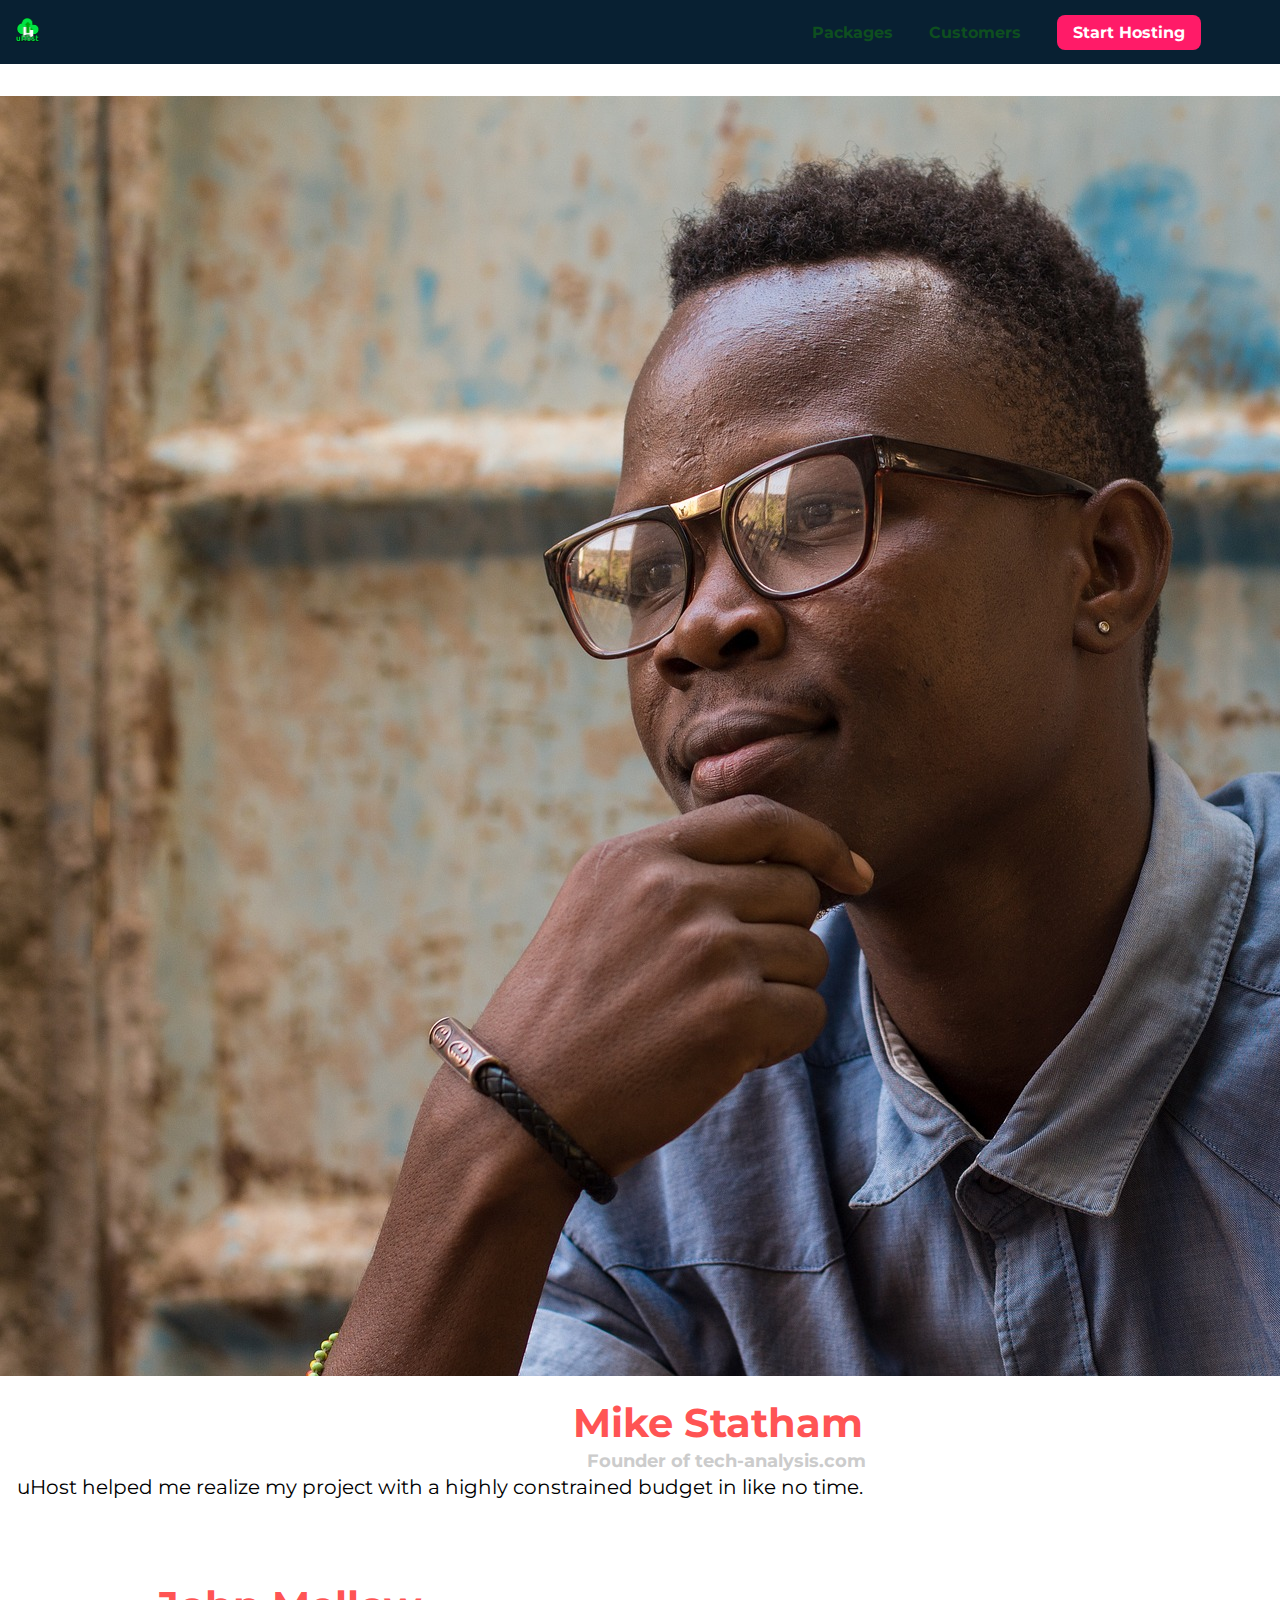
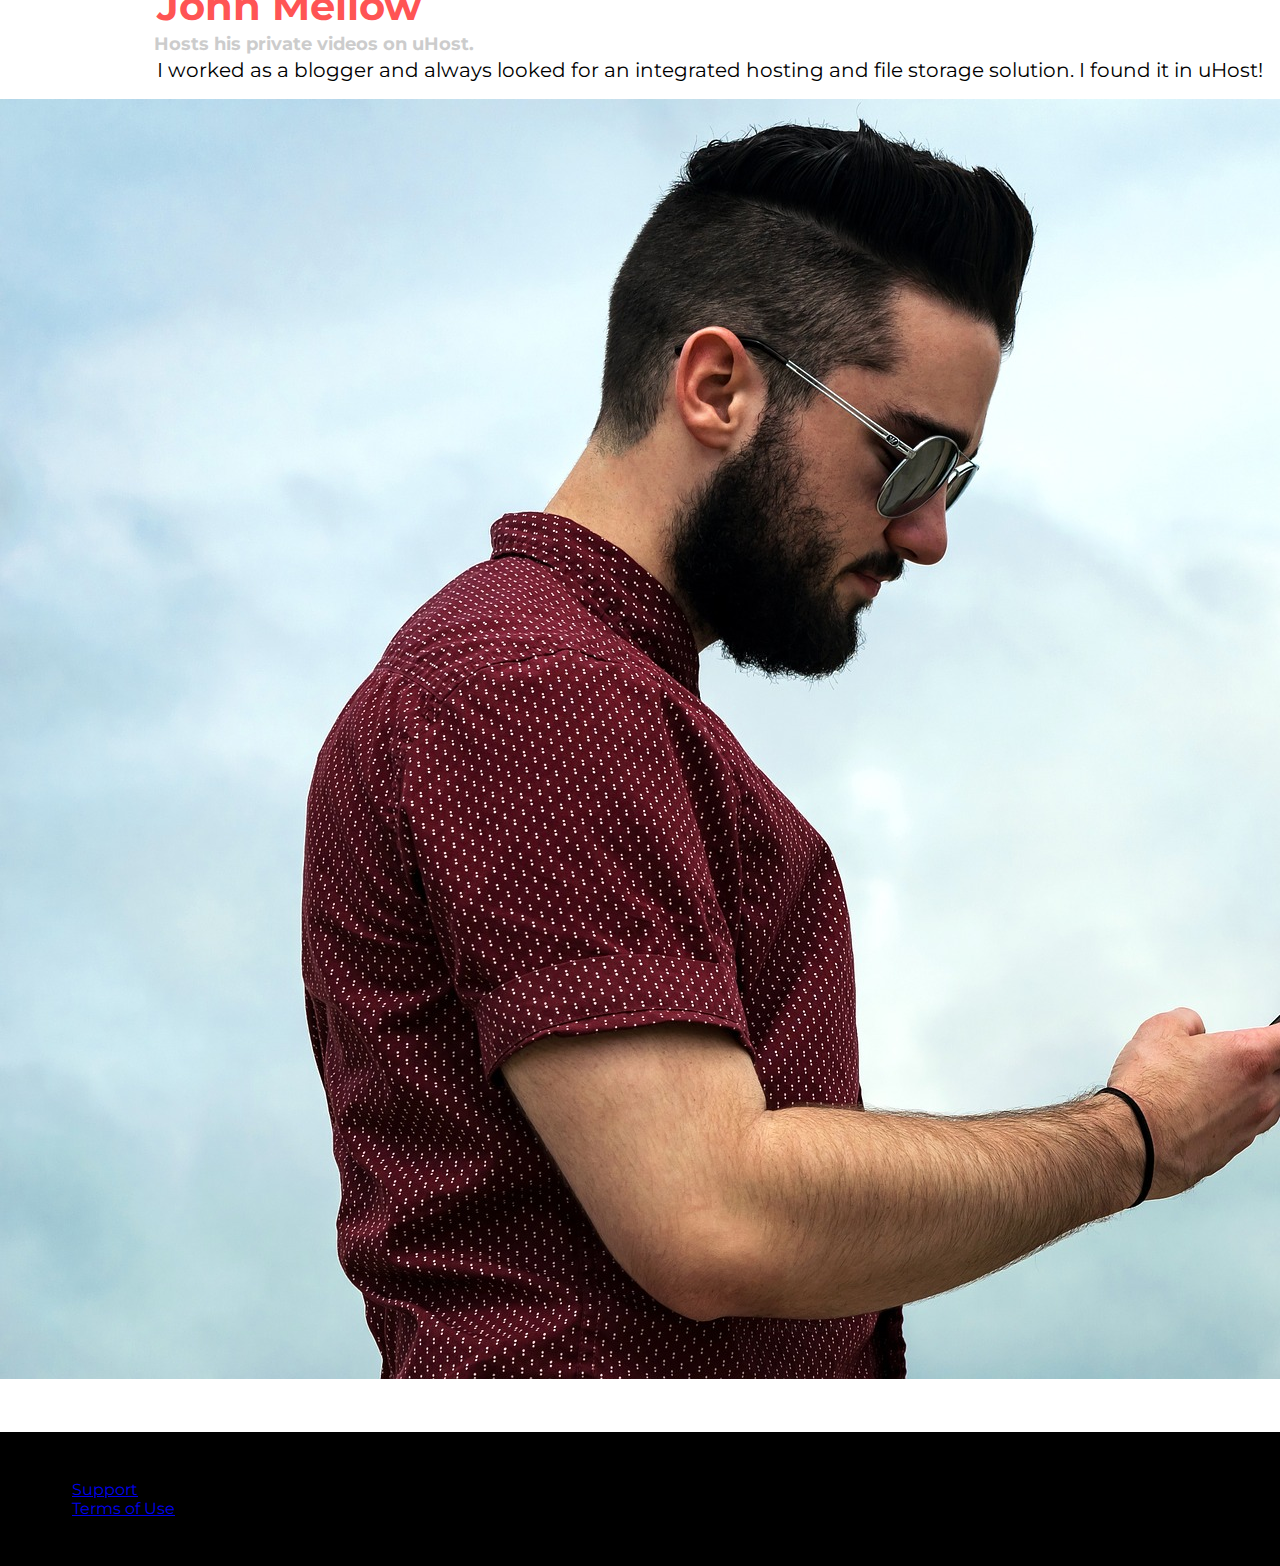
==== customers/index.html @ 1c55a681 "add customer section" ====
<!DOCTYPE html>
<html lang="en">

<head>
    <meta charset="UTF-8">
    <meta name="viewport" content="width=device-width, initial-scale=1.0">
    <meta http-equiv="X-UA-Compatible" content="ie=edge">
    <title>uHost Customers</title>
    <link rel="shortcut icon" href="../favicon.png">
    <link href="https://fonts.googleapis.com/css?family=Anton|Montserrat:400,700" rel="stylesheet">
    <link rel="stylesheet" href="../shared.css">
    <link rel="stylesheet" href="customers.css">
</head>

<body>
    <header class="main-header">
        <div>
            <a href="../index.html" class="main-header__brand">
                <img src="../images/uhost-icon.png" alt="uHost - Your favorite hosting company">
            </a>
        </div>
        <nav class="main-nav">
            <ul class="main-nav__items">
                <li class="main-nav__item">
                    <a href="../packages/index.html">Packages</a>
                </li>
                <li class="main-nav__item">
                    <a href="index.html">Customers</a>
                </li>
                <li class="main-nav__item main-nav__item--cta">
                    <a href="start-hosting/index.html">Start Hosting</a>
                </li>
            </ul>
        </nav>
    </header>
    <main>
        <div>
            <div class="testimonial" id="customer-1">
                <div class="testimonial__image-container">
                    <img src="../images/customer-1.jpg" alt="Mike Statham - Customer" class="testimonial__image">
                </div>
                <div class="testimonial__info">
                    <h1 class="testimonial__name">Mike Statham</h1>
                    <h2 class="testimonial__subtitle">Founder of
                        <a href="tech-analysis.com">tech-analysis.com</a>
                    </h2>
                    <p class="testimonial__text">uHost helped me realize my project with a highly constrained budget in like no time.</p>
                </div>
            </div>
            <div class="testimonial" id="customer-2">

                <div class="testimonial__info">
                    <h1 class="testimonial__name">John Mellow</h1>
                    <h2 class="testimonial__subtitle">Hosts his private videos on uHost.
                    </h2>
                    <p class="testimonial__text">I worked as a blogger and always looked for an integrated hosting and file storage solution. I found
                        it in uHost!
                    </p>
                </div>
                <div class="testimonial__image-container">
                    <img src="../images/customer-2.jpg" alt="John Mellow - Customer" class="testimonial__image">
                </div>
            </div>
        </div>
    </main>
    <footer class="main-footer">
        <nav>
            <ul>
                <li>
                    <a href="#">Support</a>
                </li>
                <li>
                    <a href="#">Terms of Use</a>
                </li>
            </ul>
        </nav>
    </footer>
</body>

</html>
---- shared.css ----
* {
    box-sizing: border-box;
}

body {
    font-family: 'Montserrat', sans-serif;
    margin: 0;
}

.main-header {
    width: 100%;
    position: fixed;
    top: 0;
    left: 0;
    background: #2ddf5c;
    padding: 18px 16px;
    z-index: 1;
    background-color: #082032;
}

.main-header > div {
    display: inline-block;
    vertical-align: middle;
}

.main-header__brand {
    color: #0e4f1f;
    text-decoration: none;
    font-weight: bold;
    font-size: 22px;
    display: inline-block;
    height: 22px;
}

.main-header__brand img {
    height: 24px;
}

.main-nav {
    display: inline-block;
    text-align: right;
    width: calc(100% - 74px);
    vertical-align: middle;
}

.main-nav__items {
    margin: 0;
    padding: 0;
    list-style: none;
}

.main-nav__item {
    display: inline-block;
    margin: 0 16px;
}

.main-nav__item a {
    text-decoration: none;
    color: #0e4f1f;
    font-weight: bold;
    padding: 3px 0;
}

.main-nav__item a:hover,
.main-nav__item a:active {
    color: white;
    border-bottom: 5px solid white;
}

.main-nav__item--cta a {
    color: white;
    background: #ff1b68;
    padding: 8px 16px;
    border-radius: 8px;
}

.main-nav__item--cta a:hover,
.main-nav__item--cta a:active {
    color: #ff1b68;
    background: white;
    border: none;
}

.main-footer {
    background: black;
    padding: 32px;
    margin-top: 48px;
}

.main-footer__links {
    list-style: none;
    margin: 0;
    padding: 0;
    text-align: center;
}

.main-footer__link {
    display: inline-block;
    margin: 0 16px;
}

.main-footer__link a {
    color: white;
    text-decoration: none;
}

.main-footer__link a:hover,
.main-footer__link a:active {
    color: #ccc;
}

.button {
    background: #0e4f1f;
    color: white;
    font: inherit;
    border: 1.5px solid #0e4f1f;
    padding: 8px;
    border-radius: 8px;
    font-weight: bold;
    cursor: pointer;
}

.button:hover,
.button:active {
    background: white;
    color: #0e4f1f;
}

.button:focus {
    outline: none;
}
---- customers/customers.css ----
.testimonial {
    font-size: 20px;
    margin: 48px 0;
  }
  
  .testimonial__list {
    width: 80%;
    margin: auto;
  }
  
  .testimonial:first-of-type {
    margin-top: 96px;
  }
  
  .testimonial__info {
    text-align: right;
    padding: 14px;
    display: inline-block;
    vertical-align: middle;
  }
  
  #customer-2.testimonial {
    text-align: right;
  }
  
  #customer-2 .testimonial__info {
    text-align: left;
  }
  
  .testimonial__name {
    margin: 3px;
    color: #ff5454;
  }
  
  .testimonial__subtitle {
    margin: 0;
    font-size: 18px;
    color: #ccc;
  }
  
  .testimonial__subtitle a {
    color: inherit;
    text-decoration: none;
  }
  
  .testimonial__subtitle a:hover,
  .testimonial__subtitle a:active {
    color: #7a7a7a;
  }
  
  .testimonial__text {
    margin: 3px;
  }
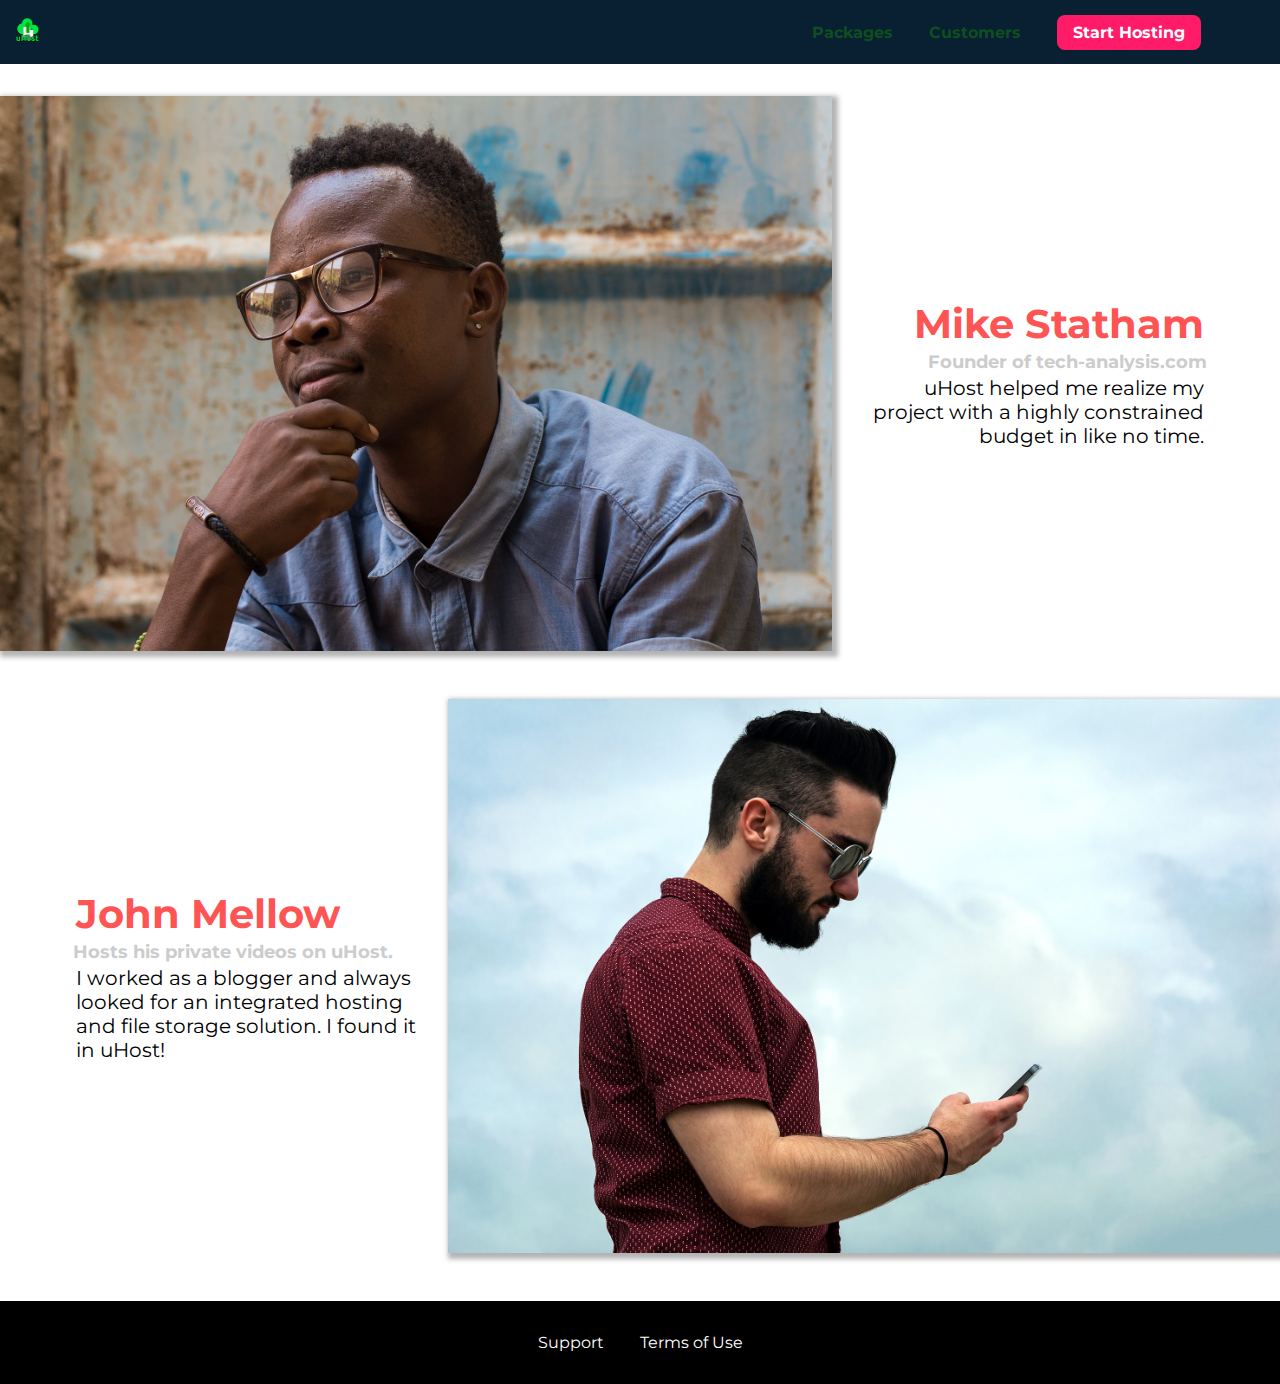
==== commit f837a22e: "update in customer section and background image" ====
--- a/customers/index.html
+++ b/customers/index.html
@@ -1,12 +1,11 @@
 <!DOCTYPE html>
 <html lang="en">
-
 <head>
     <meta charset="UTF-8">
     <meta name="viewport" content="width=device-width, initial-scale=1.0">
     <meta http-equiv="X-UA-Compatible" content="ie=edge">
     <title>uHost Customers</title>
-    <link rel="shortcut icon" href="../favicon.png">
+    <link rel="shortcut icon" href="../images/uhost-icon.png">
     <link href="https://fonts.googleapis.com/css?family=Anton|Montserrat:400,700" rel="stylesheet">
     <link rel="stylesheet" href="../shared.css">
     <link rel="stylesheet" href="customers.css">
@@ -65,11 +64,11 @@
     </main>
     <footer class="main-footer">
         <nav>
-            <ul>
-                <li>
+            <ul class="main-footer__links">
+                <li class="main-footer__link">
                     <a href="#">Support</a>
                 </li>
-                <li>
+                <li class="main-footer__link">
                     <a href="#">Terms of Use</a>
                 </li>
             </ul>
--- a/customers/customers.css
+++ b/customers/customers.css
@@ -1,55 +1,67 @@
 .testimonial {
-    font-size: 20px;
-    margin: 48px 0;
-  }
-  
-  .testimonial__list {
-    width: 80%;
-    margin: auto;
-  }
-  
-  .testimonial:first-of-type {
-    margin-top: 96px;
-  }
-  
-  .testimonial__info {
-    text-align: right;
-    padding: 14px;
-    display: inline-block;
-    vertical-align: middle;
-  }
-  
-  #customer-2.testimonial {
-    text-align: right;
-  }
-  
-  #customer-2 .testimonial__info {
-    text-align: left;
-  }
-  
-  .testimonial__name {
-    margin: 3px;
-    color: #ff5454;
-  }
-  
-  .testimonial__subtitle {
-    margin: 0;
-    font-size: 18px;
-    color: #ccc;
-  }
-  
-  .testimonial__subtitle a {
-    color: inherit;
-    text-decoration: none;
-  }
-  
-  .testimonial__subtitle a:hover,
-  .testimonial__subtitle a:active {
-    color: #7a7a7a;
-  }
-  
-  .testimonial__text {
-    margin: 3px;
-  }
-  
-  +  font-size: 20px;
+  margin: 48px 0;
+}
+
+.testimonial__list {
+  width: 80%;
+  margin: auto;
+}
+
+.testimonial:first-of-type {
+  margin-top: 96px;
+}
+
+.testimonial__image-container {
+  width: 65%;
+  display: inline-block;
+  vertical-align: middle;
+  box-shadow: 3px 3px 5px 3px rgba(0,0,0,0.3);
+}
+
+.testimonial__image {
+  width: 100%;
+  vertical-align: top;
+}
+
+.testimonial__info {
+  text-align: right;
+  padding: 14px;
+  display: inline-block;
+  vertical-align: middle;
+  width: 30%;
+}
+
+#customer-2.testimonial {
+  text-align: right;
+}
+
+#customer-2 .testimonial__info {
+  text-align: left;
+}
+
+.testimonial__name {
+  margin: 3px;
+  color: #ff5454;
+}
+
+.testimonial__subtitle {
+  margin: 0;
+  font-size: 18px;
+  color: #ccc;
+}
+
+.testimonial__subtitle a {
+  color: inherit;
+  text-decoration: none;
+}
+
+.testimonial__subtitle a:hover,
+.testimonial__subtitle a:active {
+  color: #7a7a7a;
+}
+
+.testimonial__text {
+  margin: 3px;
+}
+
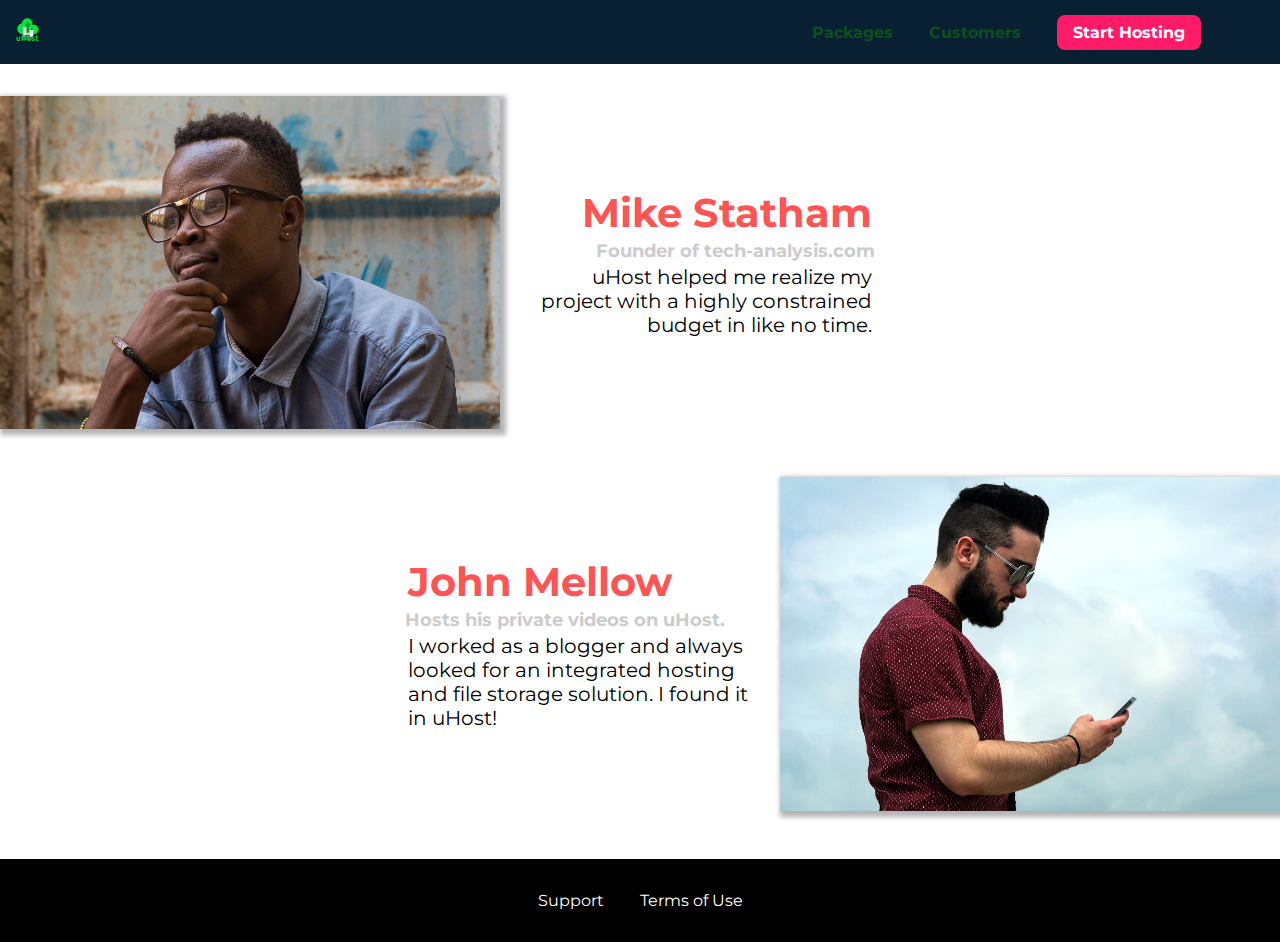
==== commit 5ba582e9: "increase font size" ====
--- a/customers/index.html
+++ b/customers/index.html
@@ -12,6 +12,7 @@
 </head>
 
 <body>
+    <div class="dropback"></div>
     <header class="main-header">
         <div>
             <a href="../index.html" class="main-header__brand">
--- a/shared.css
+++ b/shared.css
@@ -6,6 +6,16 @@
     font-family: 'Montserrat', sans-serif;
     margin: 0;
 }
+
+/* .dropback {
+    width: 100%;
+    top: 0;
+    left: 0;
+    height: 100%;
+    background-color: rgba(0, 0, 0, 0.5);
+    z-index: 100;
+    position: fixed;
+} */
 
 .main-header {
     width: 100%;
--- a/customers/customers.css
+++ b/customers/customers.css
@@ -14,6 +14,7 @@
 
 .testimonial__image-container {
   width: 65%;
+  max-width: 500px;
   display: inline-block;
   vertical-align: middle;
   box-shadow: 3px 3px 5px 3px rgba(0,0,0,0.3);
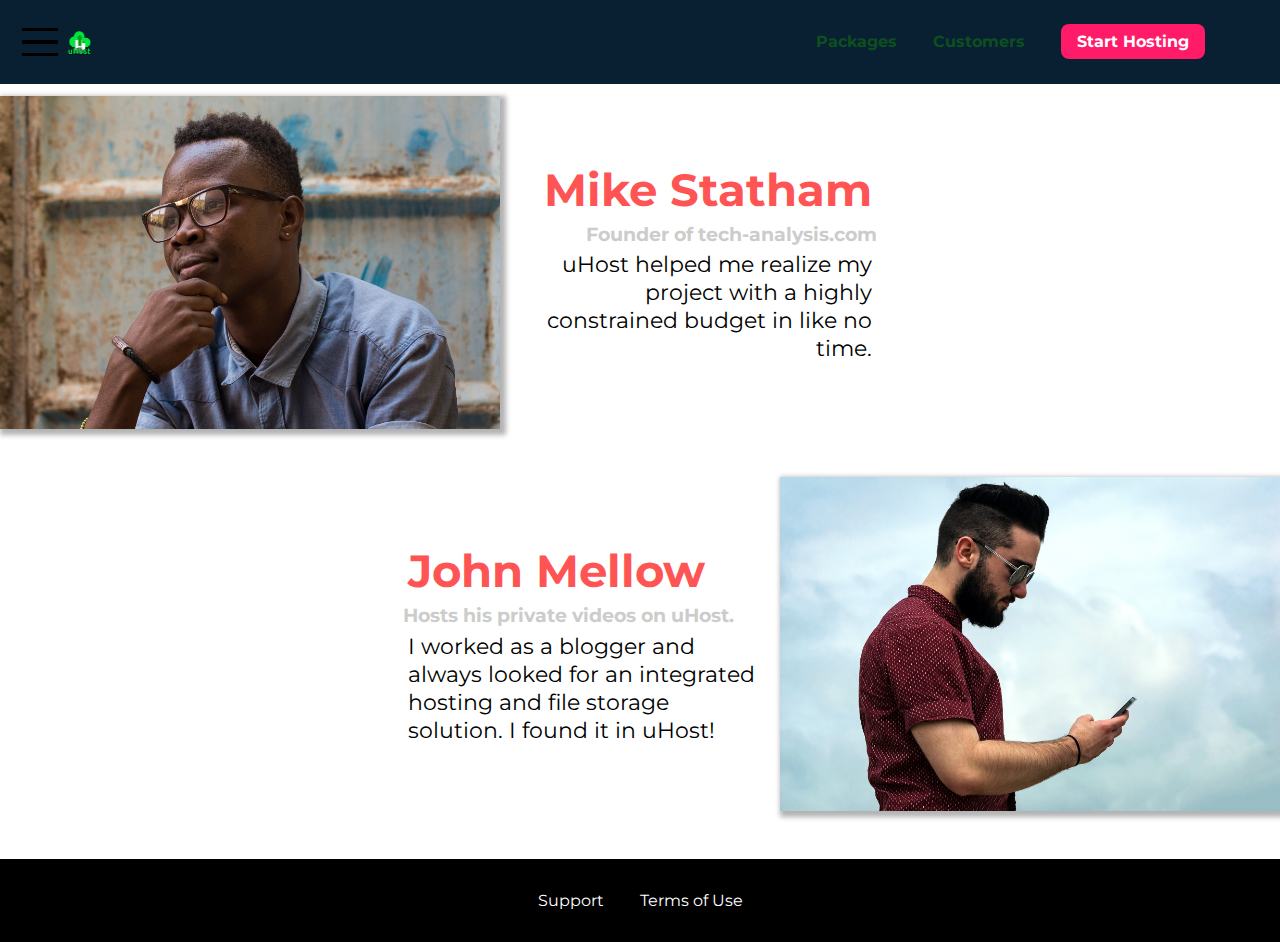
==== commit d6e63262: "add the mobile navbar" ====
--- a/customers/index.html
+++ b/customers/index.html
@@ -15,6 +15,11 @@
     <div class="dropback"></div>
     <header class="main-header">
         <div>
+            <button class="toggle-button">
+                <span class="toggle-button__bar"></span>
+                <span class="toggle-button__bar"></span>
+                <span class="toggle-button__bar"></span>
+            </button>
             <a href="../index.html" class="main-header__brand">
                 <img src="../images/uhost-icon.png" alt="uHost - Your favorite hosting company">
             </a>
@@ -25,7 +30,7 @@
                     <a href="../packages/index.html">Packages</a>
                 </li>
                 <li class="main-nav__item">
-                    <a href="index.html">Customers</a>
+                    <a href="../index.html">Customers</a>
                 </li>
                 <li class="main-nav__item main-nav__item--cta">
                     <a href="start-hosting/index.html">Start Hosting</a>
@@ -33,6 +38,19 @@
             </ul>
         </nav>
     </header>
+    <nav class="mobile-nav">
+        <ul class="mobile-nav__items">
+            <li class="mobile-nav__item">
+                <a href="../packages/index.html">Packages</a>
+            </li>
+            <li class="mobile-nav__item">
+                <a href="index.html">Customers</a>
+            </li>
+            <li class="mobile-nav__item mobile-nav__item--cta">
+                <a href="../index.html">Start Hosting</a>
+            </li>
+        </ul>
+    </nav>
     <main>
         <div>
             <div class="testimonial" id="customer-1">
@@ -75,6 +93,7 @@
             </ul>
         </nav>
     </footer>
+    <script src="../shared.js" type="text/javascript"></script>
 </body>
 
 </html>--- a/shared.css
+++ b/shared.css
@@ -7,15 +7,17 @@
     margin: 0;
 }
 
-/* .dropback {
-    width: 100%;
+.dropback {
+    position: fixed;
+    display: none;
+    height: 100vh;
+    width: 100vw;
     top: 0;
     left: 0;
-    height: 100%;
     background-color: rgba(0, 0, 0, 0.5);
     z-index: 100;
     position: fixed;
-} */
+}
 
 .main-header {
     width: 100%;
@@ -40,16 +42,40 @@
     font-size: 22px;
     display: inline-block;
     height: 22px;
+    vertical-align: middle;
 }
 
 .main-header__brand img {
     height: 24px;
 }
 
+.toggle-button {
+    width: 3rem;
+    background: transparent;
+    border: none;
+    cursor: pointer;
+    padding-top: 0;
+    padding-bottom: 0;
+    vertical-align: middle;
+  }
+  
+  .toggle-button:focus {
+    outline: none;
+  }
+  
+  .toggle-button__bar {
+    width: 100%;
+    height: 0.2rem;
+    background: black;
+    display: block;
+    margin: 0.6rem 0;
+  }
+  
+
 .main-nav {
     display: inline-block;
     text-align: right;
-    width: calc(100% - 74px);
+    width: calc(100% - 122px);
     vertical-align: middle;
 }
 
@@ -64,7 +90,8 @@
     margin: 0 16px;
 }
 
-.main-nav__item a {
+.main-nav__item a,
+.mobile-nav__item a {
     text-decoration: none;
     color: #0e4f1f;
     font-weight: bold;
@@ -77,7 +104,8 @@
     border-bottom: 5px solid white;
 }
 
-.main-nav__item--cta a {
+.main-nav__item--cta a,
+.mobile-nav__item--cta a {
     color: white;
     background: #ff1b68;
     padding: 8px 16px;
@@ -85,7 +113,9 @@
 }
 
 .main-nav__item--cta a:hover,
-.main-nav__item--cta a:active {
+.main-nav__item--cta a:active,
+.mobile-nav__item--cta a:hover,
+.mobile-nav__item--cta a:active {
     color: #ff1b68;
     background: white;
     border: none;
@@ -118,6 +148,34 @@
 .main-footer__link a:active {
     color: #ccc;
 }
+
+.mobile-nav {
+    display: none;
+    position: fixed;
+    z-index: 101;
+    top: 0;
+    left: 0;
+    background: white;
+    width: 80%;
+    height: 100vh;
+  }
+  
+  .mobile-nav__items {
+    width: 90%;
+    height: 100%;
+    list-style: none;
+    margin: 10% auto;
+    padding: 0;
+    text-align: center;
+  }
+  
+  .mobile-nav__item {
+    margin: 1rem 0;
+  }
+  
+  .mobile-nav__item a {
+    font-size: 1.5rem;
+  }
 
 .button {
     background: #0e4f1f;
@@ -139,3 +197,7 @@
 .button:focus {
     outline: none;
 }
+
+.open {
+    display: block !important;
+}
--- a/customers/customers.css
+++ b/customers/customers.css
@@ -1,6 +1,6 @@
 .testimonial {
-  font-size: 20px;
-  margin: 48px 0;
+  font-size: 1.4rem;
+  margin: 3rem 0;
 }
 
 .testimonial__list {
@@ -9,7 +9,7 @@
 }
 
 .testimonial:first-of-type {
-  margin-top: 96px;
+  margin-top: 6rem;
 }
 
 .testimonial__image-container {
@@ -27,7 +27,7 @@
 
 .testimonial__info {
   text-align: right;
-  padding: 14px;
+  padding: 0.8rem;
   display: inline-block;
   vertical-align: middle;
   width: 30%;
@@ -42,13 +42,13 @@
 }
 
 .testimonial__name {
-  margin: 3px;
+  margin: 0.3rem;
   color: #ff5454;
 }
 
 .testimonial__subtitle {
   margin: 0;
-  font-size: 18px;
+  font-size: 1.2rem;
   color: #ccc;
 }
 
@@ -63,6 +63,6 @@
 }
 
 .testimonial__text {
-  margin: 3px;
+  margin: 0.3rem;
 }
 
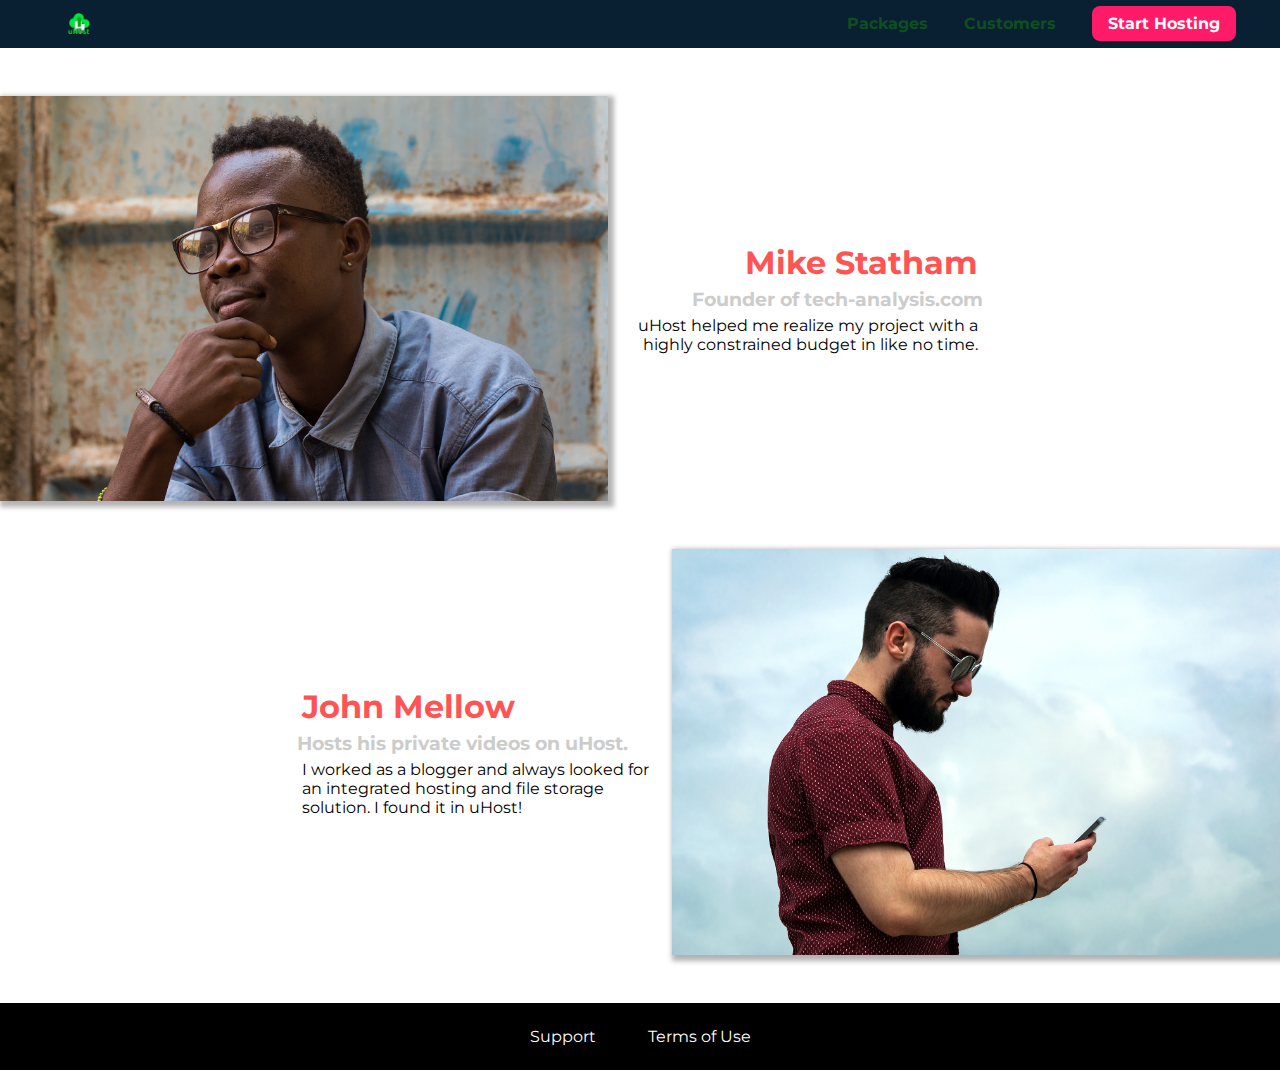
==== commit 59eb50ea: "added custom font" ====
--- a/customers/index.html
+++ b/customers/index.html
@@ -5,8 +5,8 @@
     <meta name="viewport" content="width=device-width, initial-scale=1.0">
     <meta http-equiv="X-UA-Compatible" content="ie=edge">
     <title>uHost Customers</title>
+    <meta name="viewport" content="width=device-width, initial-scale=1.0, maximum-scale=2.0, minimum-scale=1.2">
     <link rel="shortcut icon" href="../images/uhost-icon.png">
-    <link href="https://fonts.googleapis.com/css?family=Anton|Montserrat:400,700" rel="stylesheet">
     <link rel="stylesheet" href="../shared.css">
     <link rel="stylesheet" href="customers.css">
 </head>
--- a/shared.css
+++ b/shared.css
@@ -1,3 +1,7 @@
+@import url('https://fonts.googleapis.com/css2?family=Roboto&display=swap');
+@import url('https://fonts.googleapis.com/css2?family=Anton&display=swap');
+@import url('https://fonts.googleapis.com/css2?family=Montserrat:400,700&display=swap');
+
 * {
     box-sizing: border-box;
 }
@@ -25,12 +29,12 @@
     top: 0;
     left: 0;
     background: #2ddf5c;
-    padding: 18px 16px;
+    padding: 0.rem 1rem;
     z-index: 1;
     background-color: #082032;
 }
 
-.main-header > div {
+.main-header>div {
     display: inline-block;
     vertical-align: middle;
 }
@@ -39,14 +43,14 @@
     color: #0e4f1f;
     text-decoration: none;
     font-weight: bold;
-    font-size: 22px;
+    height: 2.5rem;
     display: inline-block;
     height: 22px;
     vertical-align: middle;
 }
 
 .main-header__brand img {
-    height: 24px;
+    height: 100%;
 }
 
 .toggle-button {
@@ -57,26 +61,38 @@
     padding-top: 0;
     padding-bottom: 0;
     vertical-align: middle;
-  }
-  
-  .toggle-button:focus {
+    margin-left: 0.5rem;
+    margin-right: 0.5rem;
+}
+
+.toggle-button:focus {
     outline: none;
-  }
-  
-  .toggle-button__bar {
+}
+
+.toggle-button__bar {
     width: 100%;
     height: 0.2rem;
     background: black;
     display: block;
     margin: 0.6rem 0;
-  }
-  
+
+}
 
 .main-nav {
-    display: inline-block;
+    display: none;
     text-align: right;
     width: calc(100% - 122px);
     vertical-align: middle;
+}
+
+@media only screen and (min-width: 40rem) {
+    .main-nav {
+        display: inline-block;
+    }
+
+    .toggle-button {
+        visibility: hidden;
+    }
 }
 
 .main-nav__items {
@@ -123,8 +139,8 @@
 
 .main-footer {
     background: black;
-    padding: 32px;
-    margin-top: 48px;
+    padding: 1rem;
+    margin-top: 3rem;
 }
 
 .main-footer__links {
@@ -135,13 +151,22 @@
 }
 
 .main-footer__link {
-    display: inline-block;
-    margin: 0 16px;
+    display: block;
+    /* margin: 0 1rem; */
+    padding: 0.5rem;
 }
 
 .main-footer__link a {
     color: white;
     text-decoration: none;
+}
+
+@media only screen and (min-width: 40rem) {
+    .main-footer__link {
+        display: inline-block;
+        margin: 0 1rem;
+        padding: 0.5rem;
+    }
 }
 
 .main-footer__link a:hover,
@@ -158,24 +183,24 @@
     background: white;
     width: 80%;
     height: 100vh;
-  }
-  
-  .mobile-nav__items {
+}
+
+.mobile-nav__items {
     width: 90%;
     height: 100%;
     list-style: none;
     margin: 10% auto;
     padding: 0;
     text-align: center;
-  }
-  
-  .mobile-nav__item {
+}
+
+.mobile-nav__item {
     margin: 1rem 0;
-  }
-  
-  .mobile-nav__item a {
+}
+
+.mobile-nav__item a {
     font-size: 1.5rem;
-  }
+}
 
 .button {
     background: #0e4f1f;
@@ -198,6 +223,13 @@
     outline: none;
 }
 
+.button[disabled] {
+    cursor: not-allowed;
+    border: #a1a1a1;
+    background: #ccc;
+    color: #a1a1a1;
+}
+
 .open {
     display: block !important;
-}
+}--- a/customers/customers.css
+++ b/customers/customers.css
@@ -1,11 +1,6 @@
 .testimonial {
-  font-size: 1.4rem;
-  margin: 3rem 0;
-}
-
-.testimonial__list {
-  width: 80%;
-  margin: auto;
+  font-size: 1rem;
+  width: 100%;
 }
 
 .testimonial:first-of-type {
@@ -13,24 +8,18 @@
 }
 
 .testimonial__image-container {
-  width: 65%;
-  max-width: 500px;
-  display: inline-block;
-  vertical-align: middle;
-  box-shadow: 3px 3px 5px 3px rgba(0,0,0,0.3);
+  width: 100%;
+  max-width: 38rem;
+  box-shadow: 3px 3px 5px 3px rgba(0, 0, 0, 0.3);
 }
 
 .testimonial__image {
   width: 100%;
-  vertical-align: top;
 }
 
 .testimonial__info {
   text-align: right;
   padding: 0.8rem;
-  display: inline-block;
-  vertical-align: middle;
-  width: 30%;
 }
 
 #customer-2.testimonial {
@@ -66,3 +55,31 @@
   margin: 0.3rem;
 }
 
+@media (min-width: 40rem) {
+  .testimonial {
+    margin: 3rem auto;
+    max-width: 1400px;
+  }
+
+  .testimonial__image-container {
+    display: inline-block;
+    vertical-align: middle;
+    width: 50%;
+  }
+
+  .testimonial__image {
+    width: 100%;
+    vertical-align: top;
+  }
+
+  .testimonial__info {
+    display: inline-block;
+    vertical-align: middle;
+    width: 30%;
+  }
+
+  .testimonial__list {
+    width: 80%;
+    margin: auto;
+  }
+}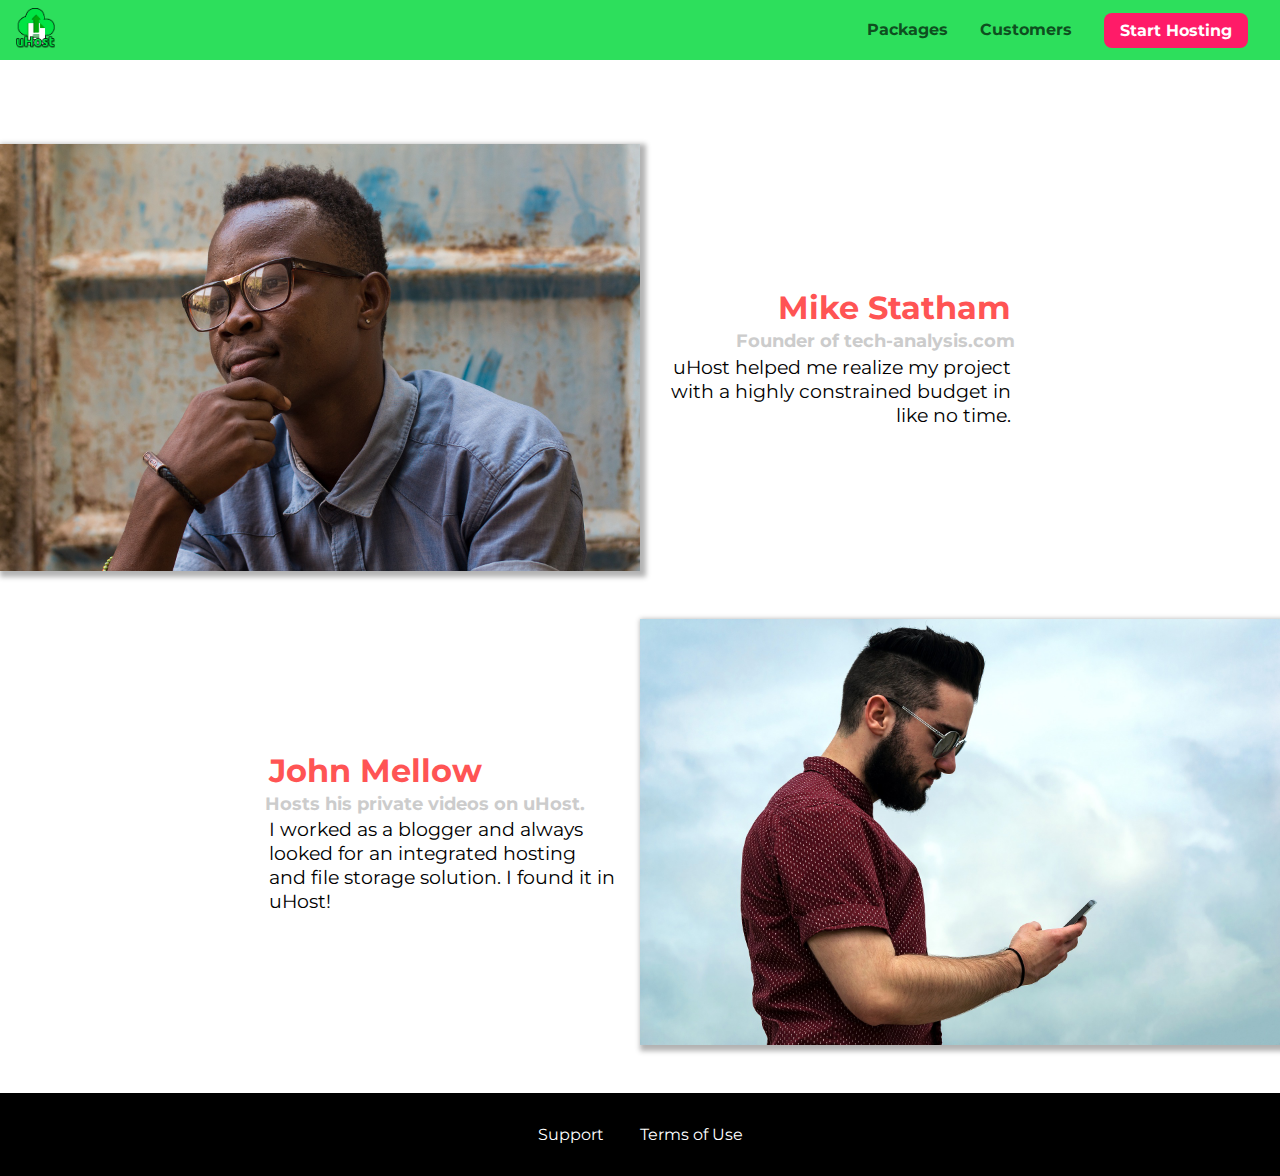
==== commit cd1efad2: "added flexbox" ====
--- a/customers/index.html
+++ b/customers/index.html
@@ -1,18 +1,18 @@
 <!DOCTYPE html>
 <html lang="en">
+
 <head>
     <meta charset="UTF-8">
     <meta name="viewport" content="width=device-width, initial-scale=1.0">
     <meta http-equiv="X-UA-Compatible" content="ie=edge">
     <title>uHost Customers</title>
-    <meta name="viewport" content="width=device-width, initial-scale=1.0, maximum-scale=2.0, minimum-scale=1.2">
-    <link rel="shortcut icon" href="../images/uhost-icon.png">
+    <link rel="shortcut icon" href="../favicon.png">
     <link rel="stylesheet" href="../shared.css">
     <link rel="stylesheet" href="customers.css">
 </head>
 
 <body>
-    <div class="dropback"></div>
+    <div class="backdrop"></div>
     <header class="main-header">
         <div>
             <button class="toggle-button">
@@ -30,10 +30,10 @@
                     <a href="../packages/index.html">Packages</a>
                 </li>
                 <li class="main-nav__item">
-                    <a href="../index.html">Customers</a>
+                    <a href="index.html">Customers</a>
                 </li>
                 <li class="main-nav__item main-nav__item--cta">
-                    <a href="start-hosting/index.html">Start Hosting</a>
+                    <a href="../start-hosting/index.html">Start Hosting</a>
                 </li>
             </ul>
         </nav>
@@ -47,7 +47,7 @@
                 <a href="index.html">Customers</a>
             </li>
             <li class="mobile-nav__item mobile-nav__item--cta">
-                <a href="../index.html">Start Hosting</a>
+                <a href="../start-hosting/index.html">Start Hosting</a>
             </li>
         </ul>
     </nav>
@@ -93,7 +93,7 @@
             </ul>
         </nav>
     </footer>
-    <script src="../shared.js" type="text/javascript"></script>
+    <script src="../shared.js"></script>
 </body>
 
 </html>--- a/shared.css
+++ b/shared.css
@@ -1,26 +1,30 @@
-@import url('https://fonts.googleapis.com/css2?family=Roboto&display=swap');
-@import url('https://fonts.googleapis.com/css2?family=Anton&display=swap');
-@import url('https://fonts.googleapis.com/css2?family=Montserrat:400,700&display=swap');
+@import url('https://fonts.googleapis.com/css?family=Roboto:100,400,900');
+@import url('https://fonts.googleapis.com/css?family=Anton');
+@import url('https://fonts.googleapis.com/css?family=Montserrat:400,700');
 
 * {
     box-sizing: border-box;
 }
 
 body {
-    font-family: 'Montserrat', sans-serif;
+    font-family: "Montserrat", sans-serif;
     margin: 0;
 }
 
-.dropback {
+main {
+    min-height: calc(100vh - 3.5rem - 8rem);
+    margin-top: 3.5rem;
+}
+
+.backdrop {
     position: fixed;
     display: none;
-    height: 100vh;
-    width: 100vw;
     top: 0;
     left: 0;
-    background-color: rgba(0, 0, 0, 0.5);
     z-index: 100;
-    position: fixed;
+    width: 100vw;
+    height: 100vh;
+    background: rgba(0, 0, 0, 0.5);
 }
 
 .main-header {
@@ -29,28 +33,11 @@
     top: 0;
     left: 0;
     background: #2ddf5c;
-    padding: 0.rem 1rem;
+    padding: 0.5rem 1rem;
     z-index: 1;
-    background-color: #082032;
-}
-
-.main-header>div {
-    display: inline-block;
-    vertical-align: middle;
-}
-
-.main-header__brand {
-    color: #0e4f1f;
-    text-decoration: none;
-    font-weight: bold;
-    height: 2.5rem;
-    display: inline-block;
-    height: 22px;
-    vertical-align: middle;
-}
-
-.main-header__brand img {
-    height: 100%;
+    display: flex;
+    align-items: center;
+    justify-content: space-between;
 }
 
 .toggle-button {
@@ -61,8 +48,6 @@
     padding-top: 0;
     padding-bottom: 0;
     vertical-align: middle;
-    margin-left: 0.5rem;
-    margin-right: 0.5rem;
 }
 
 .toggle-button:focus {
@@ -75,35 +60,33 @@
     background: black;
     display: block;
     margin: 0.6rem 0;
-
+}
+
+.main-header__brand {
+    color: #0e4f1f;
+    text-decoration: none;
+    font-weight: bold;
+}
+
+.main-header__brand img {
+    height: 2.5rem;
+    /* width: 100%; */
 }
 
 .main-nav {
     display: none;
-    text-align: right;
-    width: calc(100% - 122px);
-    vertical-align: middle;
-}
-
-@media only screen and (min-width: 40rem) {
-    .main-nav {
-        display: inline-block;
-    }
-
-    .toggle-button {
-        visibility: hidden;
-    }
 }
 
 .main-nav__items {
     margin: 0;
     padding: 0;
     list-style: none;
+    display: flex;
 }
 
 .main-nav__item {
     display: inline-block;
-    margin: 0 16px;
+    margin: 0 1rem;
 }
 
 .main-nav__item a,
@@ -111,7 +94,7 @@
     text-decoration: none;
     color: #0e4f1f;
     font-weight: bold;
-    padding: 3px 0;
+    padding: 0.2rem 0;
 }
 
 .main-nav__item a:hover,
@@ -124,7 +107,7 @@
 .mobile-nav__item--cta a {
     color: white;
     background: #ff1b68;
-    padding: 8px 16px;
+    padding: 0.5rem 1rem;
     border-radius: 8px;
 }
 
@@ -137,9 +120,23 @@
     border: none;
 }
 
+@media (min-width: 40rem) {
+    .toggle-button {
+        display: none;
+    }
+
+    .main-nav {
+        /* display: inline-block;
+        text-align: right;
+        width: calc(100% - 44px);
+        vertical-align: middle; */
+        display: flex;
+    }
+}
+
 .main-footer {
     background: black;
-    padding: 1rem;
+    padding: 2rem;
     margin-top: 3rem;
 }
 
@@ -152,21 +149,12 @@
 
 .main-footer__link {
     display: block;
-    /* margin: 0 1rem; */
-    padding: 0.5rem;
+    margin: 1rem 0;
 }
 
 .main-footer__link a {
     color: white;
     text-decoration: none;
-}
-
-@media only screen and (min-width: 40rem) {
-    .main-footer__link {
-        display: inline-block;
-        margin: 0 1rem;
-        padding: 0.5rem;
-    }
 }
 
 .main-footer__link a:hover,
@@ -207,7 +195,7 @@
     color: white;
     font: inherit;
     border: 1.5px solid #0e4f1f;
-    padding: 8px;
+    padding: 0.5rem;
     border-radius: 8px;
     font-weight: bold;
     cursor: pointer;
@@ -232,4 +220,11 @@
 
 .open {
     display: block !important;
+}
+
+@media (min-width: 40rem) {
+    .main-footer__link {
+        display: inline-block;
+        margin: 0 1rem;
+    }
 }--- a/customers/customers.css
+++ b/customers/customers.css
@@ -1,85 +1,84 @@
-.testimonial {
-  font-size: 1rem;
-  width: 100%;
+main {
+  padding-top: 2.5rem;
 }
 
-.testimonial:first-of-type {
-  margin-top: 6rem;
-}
-
-.testimonial__image-container {
-  width: 100%;
-  max-width: 38rem;
-  box-shadow: 3px 3px 5px 3px rgba(0, 0, 0, 0.3);
-}
-
-.testimonial__image {
-  width: 100%;
-}
-
-.testimonial__info {
-  text-align: right;
-  padding: 0.8rem;
-}
-
-#customer-2.testimonial {
-  text-align: right;
-}
-
-#customer-2 .testimonial__info {
-  text-align: left;
-}
-
-.testimonial__name {
-  margin: 0.3rem;
-  color: #ff5454;
-}
-
-.testimonial__subtitle {
-  margin: 0;
-  font-size: 1.2rem;
-  color: #ccc;
-}
-
-.testimonial__subtitle a {
-  color: inherit;
-  text-decoration: none;
-}
-
-.testimonial__subtitle a:hover,
-.testimonial__subtitle a:active {
-  color: #7a7a7a;
-}
-
-.testimonial__text {
-  margin: 0.3rem;
-}
-
-@media (min-width: 40rem) {
-  .testimonial {
-    margin: 3rem auto;
-    max-width: 1400px;
+.testimonial {
+    font-size: 1.2rem;
   }
+  
+  /*.testimonial__list {
+    width: 80%;
+    margin: auto;
+  }*/
 
   .testimonial__image-container {
-    display: inline-block;
-    vertical-align: middle;
-    width: 50%;
+    width: 100%;
+    max-width: 40rem;
+    box-shadow: 3px 3px 5px 3px rgba(0,0,0,0.3);
   }
 
   .testimonial__image {
     width: 100%;
     vertical-align: top;
   }
-
+  
   .testimonial__info {
-    display: inline-block;
-    vertical-align: middle;
-    width: 30%;
+    text-align: right;
+    padding: 0.9rem;
+  }
+  
+  #customer-2.testimonial {
+    text-align: right;
+  }
+  
+  #customer-2 .testimonial__info {
+    text-align: left;
+  }
+  
+  .testimonial__name {
+    margin: 0.2rem;
+    color: #ff5454;
+    font-size: 2rem;
+  }
+  
+  .testimonial__subtitle {
+    margin: 0;
+    font-size: 1.1rem;
+    color: #ccc;
+  }
+  
+  .testimonial__subtitle a {
+    color: inherit;
+    text-decoration: none;
+  }
+  
+  .testimonial__subtitle a:hover,
+  .testimonial__subtitle a:active {
+    color: #7a7a7a;
   }
 
-  .testimonial__list {
-    width: 80%;
-    margin: auto;
+  .testimonial__text {
+    margin: 0.2rem;
   }
-}+
+  @media (min-width: 40rem) {
+    .testimonial {
+      margin: 3rem auto;
+      max-width: 1500px;
+    }
+
+    .testimonial__image-container {
+      display: inline-block;
+      vertical-align: middle;
+      width: 66%;
+    }
+
+    .testimonial__info {
+      display: inline-block;
+      vertical-align: middle;
+      width: 30%;
+    }
+    
+  }
+  
+  